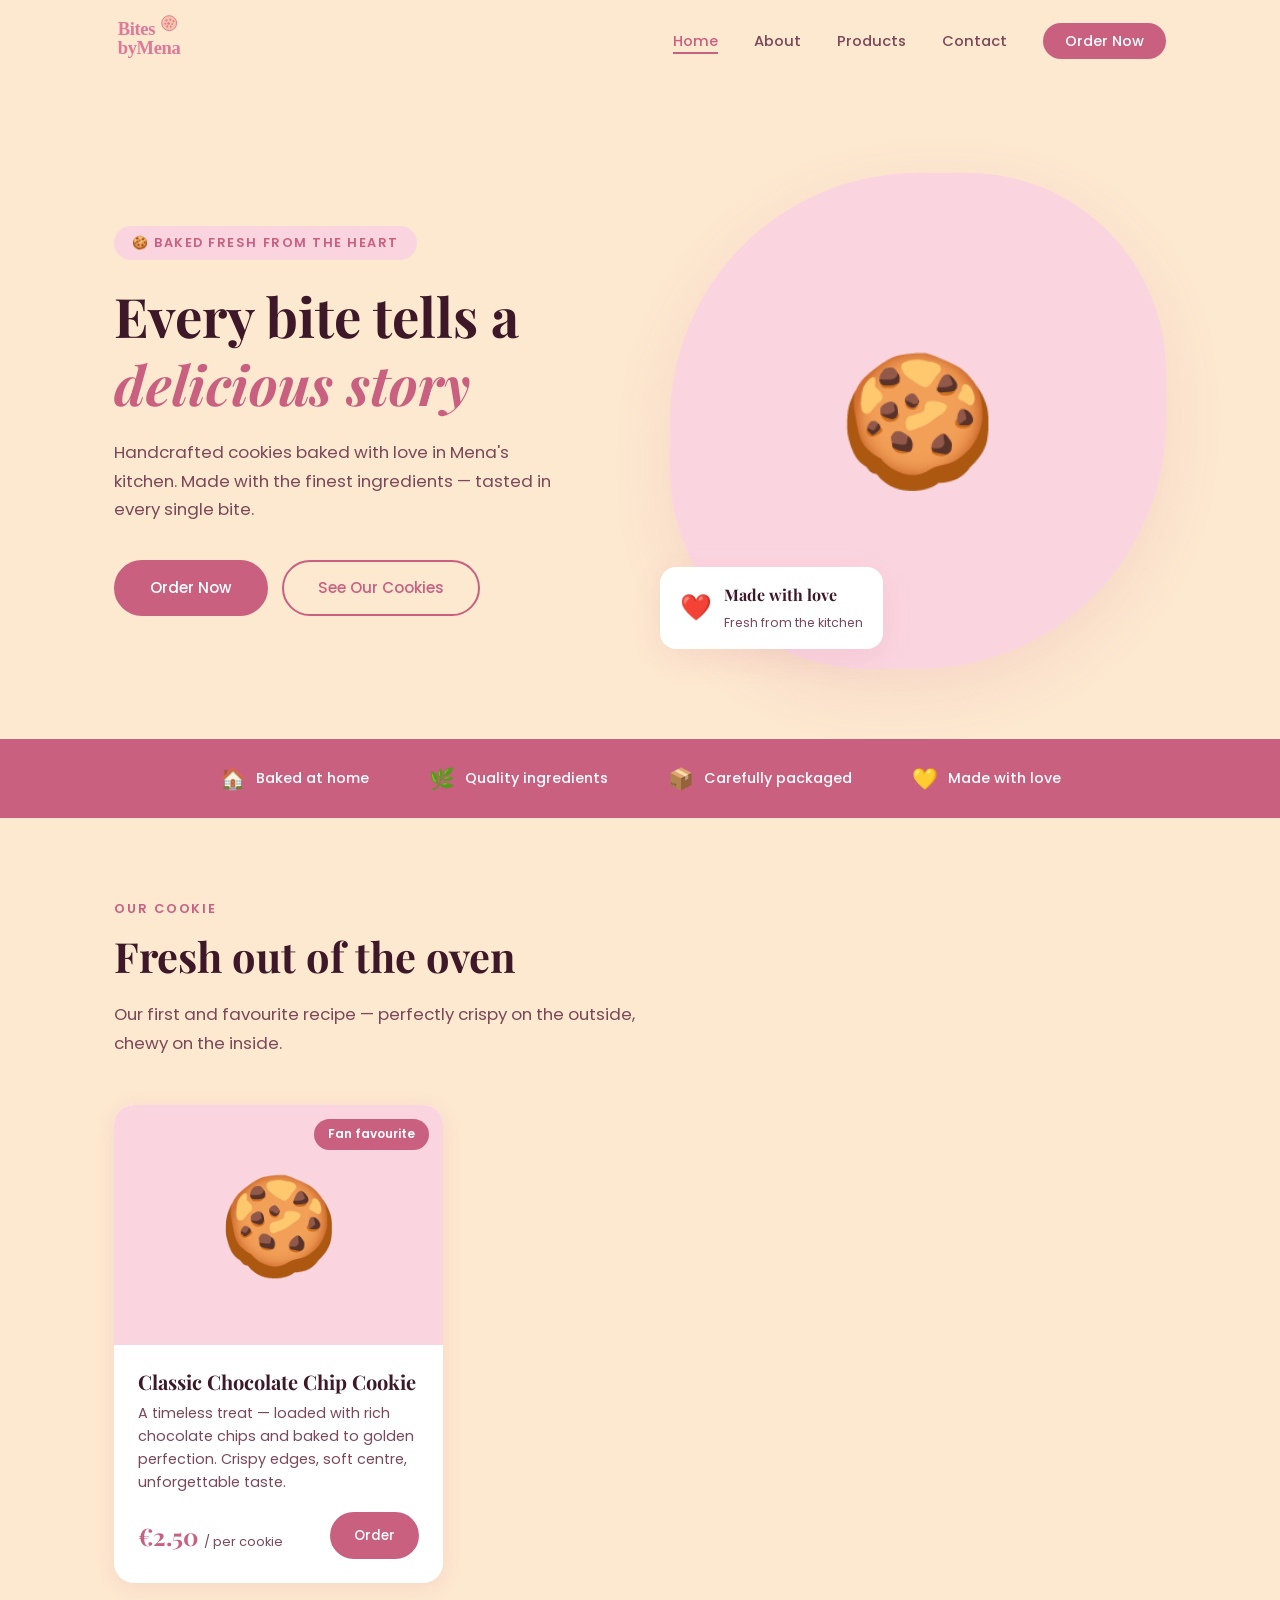
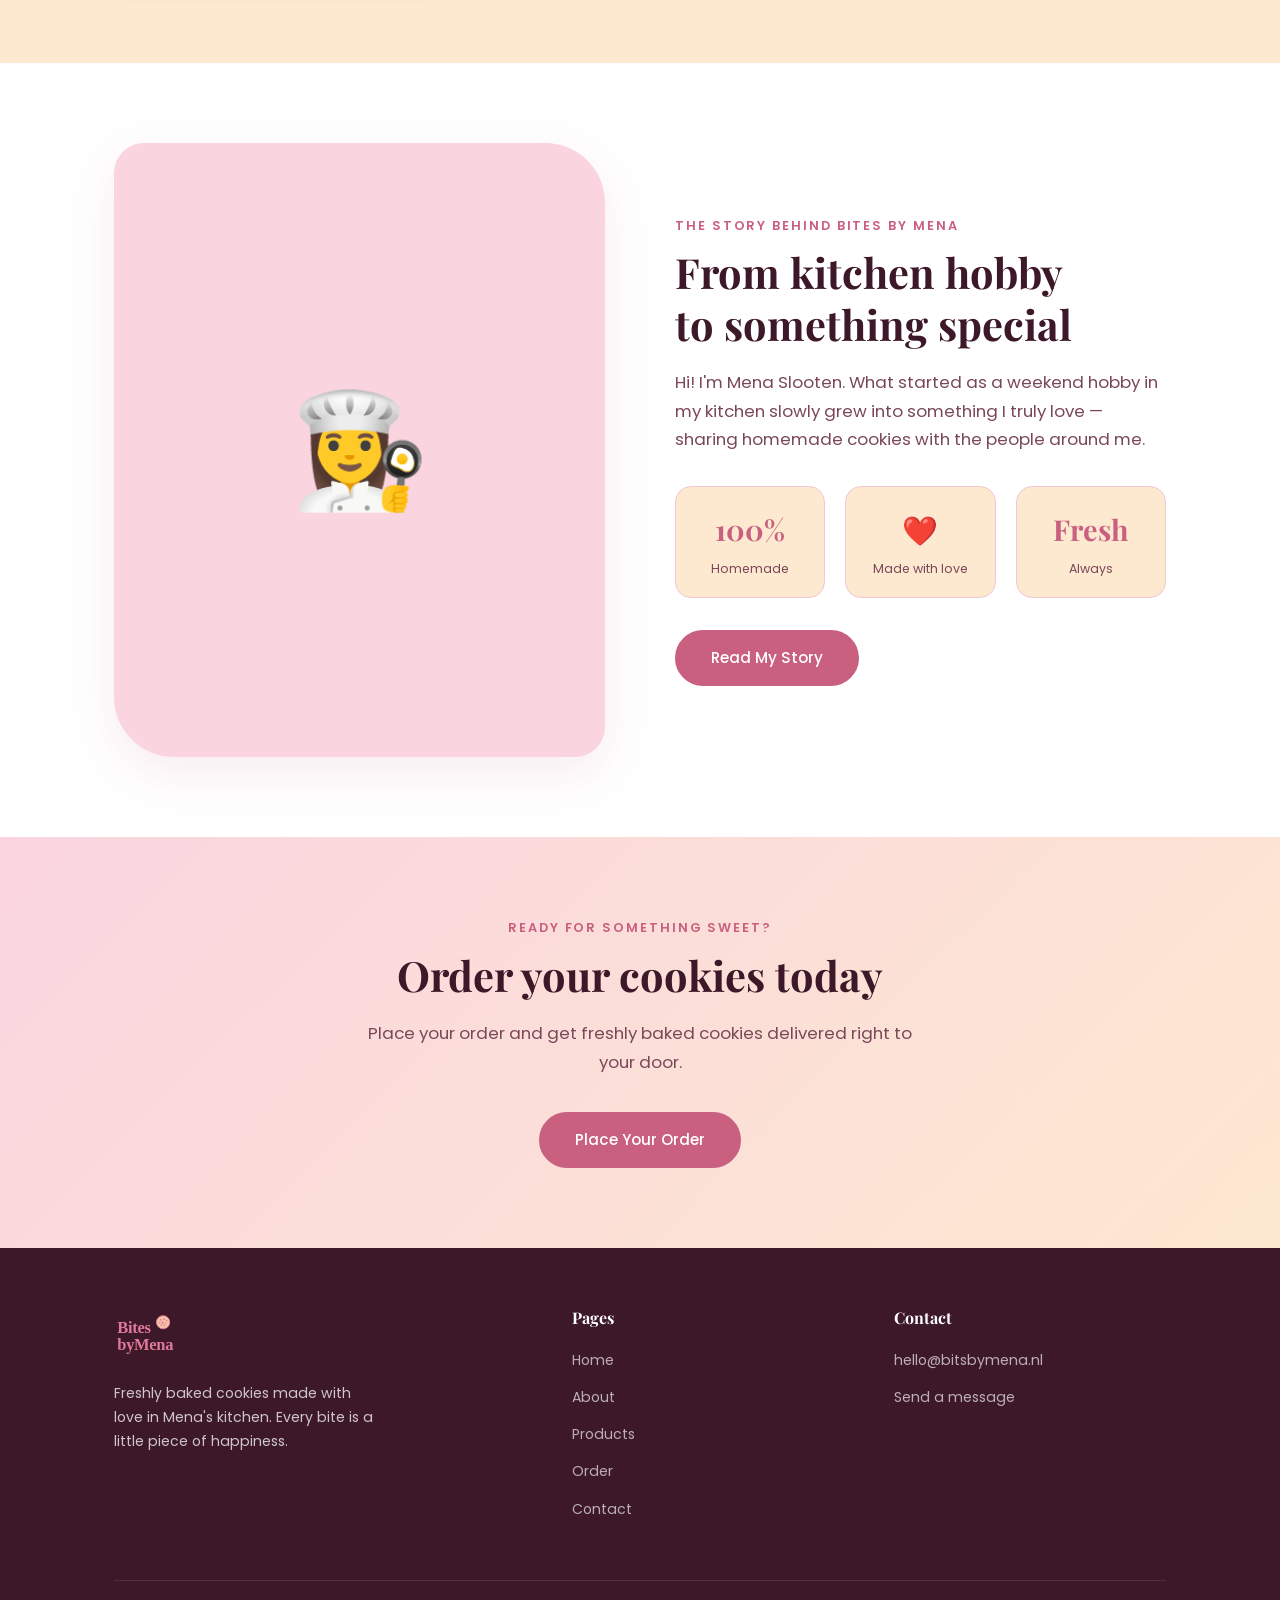
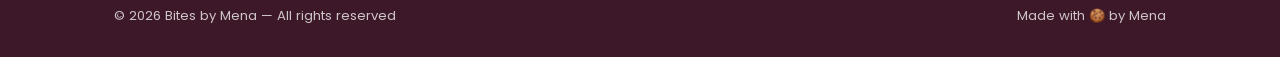
==== index.html @ 61130ba4 "Fix mobile logo clipping and dropdown styling - Widen SVG viewBox so byMena text no longer clips - R" ====
<!DOCTYPE html>
<html lang="en">
<head>
  <meta charset="UTF-8" />
  <meta name="viewport" content="width=device-width, initial-scale=1.0" />
  <title>Bites by Mena — Homemade Cookies</title>
  <link rel="stylesheet" href="styles.css" />
</head>
<body>

  <!-- Navigation -->
  <nav class="navbar">
    <div class="container">
      <a href="index.html" class="nav-logo">
        <img src="logo.svg" alt="Bites by Mena" class="nav-logo-img"
             onerror="this.style.display='none';this.nextElementSibling.style.display='block';" />
        <div class="logo-text" style="display:none;">Bites by Mena<span>Homemade Cookies</span></div>
      </a>
      <ul class="nav-links" id="navLinks">
        <li><a href="index.html" class="active">Home</a></li>
        <li><a href="about.html">About</a></li>
        <li><a href="products.html">Products</a></li>
        <li><a href="contact.html">Contact</a></li>
        <li class="nav-cta"><a href="order.html">Order Now</a></li>
      </ul>
      <button class="nav-hamburger" id="navHamburger" aria-label="Menu">
        <span></span><span></span><span></span>
      </button>
    </div>
  </nav>

  <!-- Hero -->
  <section class="hero">
    <div class="container">
      <div class="hero-content">
        <span class="hero-tag">🍪 Baked fresh from the heart</span>
        <h1>Every bite tells a<br><em>delicious story</em></h1>
        <p class="hero-desc">
          Handcrafted cookies baked with love in Mena's kitchen.
          Made with the finest ingredients — tasted in every single bite.
        </p>
        <div class="hero-btns">
          <a href="order.html" class="btn btn-primary">Order Now</a>
          <a href="products.html" class="btn btn-outline">See Our Cookies</a>
        </div>
      </div>
      <div class="hero-img">
        <div class="img-wrap">🍪</div>
        <div class="hero-badge">
          <span class="badge-icon">❤️</span>
          <div>
            <strong>Made with love</strong>
            <span>Fresh from the kitchen</span>
          </div>
        </div>
      </div>
    </div>
  </section>

  <!-- Strip -->
  <div class="strip">
    <div class="container">
      <div class="strip-item"><span class="icon">🏠</span> Baked at home</div>
      <div class="strip-item"><span class="icon">🌿</span> Quality ingredients</div>
      <div class="strip-item"><span class="icon">📦</span> Carefully packaged</div>
      <div class="strip-item"><span class="icon">💛</span> Made with love</div>
    </div>
  </div>

  <!-- Featured Product -->
  <section class="section">
    <div class="container">
      <span class="section-tag">Our Cookie</span>
      <h2 class="section-title">Fresh out of the oven</h2>
      <p class="section-sub">Our first and favourite recipe — perfectly crispy on the outside, chewy on the inside.</p>

      <div class="product-grid">
        <div class="product-card">
          <div class="product-img">
            🍪
            <span class="product-badge">Fan favourite</span>
          </div>
          <div class="product-info">
            <h3>Classic Chocolate Chip Cookie</h3>
            <p>
              A timeless treat — loaded with rich chocolate chips and baked to golden perfection.
              Crispy edges, soft centre, unforgettable taste.
            </p>
            <div class="product-footer">
              <div class="product-price">€2.50 <span>/ per cookie</span></div>
              <a href="order.html" class="btn btn-primary" style="padding: 10px 22px; font-size: 0.85rem;">Order</a>
            </div>
          </div>
        </div>
      </div>
    </div>
  </section>

  <!-- About Preview -->
  <section class="section section-alt about-preview">
    <div class="container">
      <div class="about-img-wrap">
        <div class="about-img-frame">👩‍🍳</div>
        <div class="about-deco"></div>
      </div>
      <div class="about-content">
        <span class="section-tag">The story behind Bites by Mena</span>
        <h2 class="section-title">From kitchen hobby<br>to something special</h2>
        <p class="section-sub">
          Hi! I'm Mena Slooten. What started as a weekend hobby in my kitchen
          slowly grew into something I truly love — sharing homemade cookies with the people around me.
        </p>

        <div class="about-stats">
          <div class="stat">
            <span class="stat-num">100%</span>
            <span class="stat-label">Homemade</span>
          </div>
          <div class="stat">
            <span class="stat-num">❤️</span>
            <span class="stat-label">Made with love</span>
          </div>
          <div class="stat">
            <span class="stat-num">Fresh</span>
            <span class="stat-label">Always</span>
          </div>
        </div>

        <a href="about.html" class="btn btn-primary">Read My Story</a>
      </div>
    </div>
  </section>

  <!-- CTA -->
  <section class="section" style="text-align: center; background: linear-gradient(135deg, var(--pink-light), var(--bg));">
    <div class="container">
      <span class="section-tag">Ready for something sweet?</span>
      <h2 class="section-title">Order your cookies today</h2>
      <p class="section-sub" style="margin: 0 auto 36px;">
        Place your order and get freshly baked cookies delivered right to your door.
      </p>
      <a href="order.html" class="btn btn-primary">Place Your Order</a>
    </div>
  </section>

  <!-- Footer -->
  <footer class="footer">
    <div class="container">
      <div class="footer-grid">
        <div class="footer-brand">
          <img src="logo.svg" alt="Bites by Mena" class="footer-logo-img" />
          <p>Freshly baked cookies made with love in Mena's kitchen. Every bite is a little piece of happiness.</p>
        </div>
        <div>
          <h4>Pages</h4>
          <ul>
            <li><a href="index.html">Home</a></li>
            <li><a href="about.html">About</a></li>
            <li><a href="products.html">Products</a></li>
            <li><a href="order.html">Order</a></li>
            <li><a href="contact.html">Contact</a></li>
          </ul>
        </div>
        <div>
          <h4>Contact</h4>
          <ul>
            <li><a href="mailto:hello@bitsbymena.nl">hello@bitsbymena.nl</a></li>
            <li><a href="contact.html">Send a message</a></li>
          </ul>
        </div>
      </div>
      <div class="footer-bottom">
        <span>© 2026 Bites by Mena — All rights reserved</span>
        <span>Made with 🍪 by Mena</span>
      </div>
    </div>
  </footer>

  <script>
    const navbar = document.querySelector('.navbar');
    window.addEventListener('scroll', function () {
      navbar.classList.toggle('navbar--scrolled', window.scrollY > 20);
    });

    const hamburger = document.getElementById('navHamburger');
    const navLinks  = document.getElementById('navLinks');
    hamburger.addEventListener('click', () => {
      const isOpen = navLinks.classList.toggle('mobile-open');
      hamburger.classList.toggle('open');
      if (isOpen) navbar.classList.add('navbar--scrolled');
      else if (window.scrollY <= 20) navbar.classList.remove('navbar--scrolled');
    });
    navLinks.querySelectorAll('a').forEach(link =>
      link.addEventListener('click', () => {
        navLinks.classList.remove('mobile-open');
        hamburger.classList.remove('open');
        if (window.scrollY <= 20) navbar.classList.remove('navbar--scrolled');
      })
    );
  </script>

</body>
</html>
---- styles.css ----
/* ===========================
   Bites by Mena — Main Styles
   =========================== */

@import url('https://fonts.googleapis.com/css2?family=Playfair+Display:ital,wght@0,400;0,600;0,700;1,400&family=Poppins:wght@300;400;500;600&display=swap');

:root {
  --bg:          #FDE8D0;   /* warm peach cream — logo background */
  --white:       #FFFFFF;
  --pink-light:  #FAD5E0;   /* very light pink */
  --pink:        #ECA5BC;   /* medium pink */
  --pink-dark:   #E07898;   /* primary logo pink */
  --red:         #C96080;   /* deeper pink — buttons & accents */
  --red-light:   #D97898;
  --text:        #3D1828;
  --text-muted:  #7A4858;
  --border:      #F0C8D5;
  --shadow:      rgba(201, 96, 128, 0.12);
}

* {
  margin: 0;
  padding: 0;
  box-sizing: border-box;
}

html { scroll-behavior: smooth; }

body {
  font-family: 'Poppins', sans-serif;
  background-color: var(--bg);
  color: var(--text);
  line-height: 1.7;
}

/* ── Typography ── */
h1, h2, h3, h4 {
  font-family: 'Playfair Display', serif;
  line-height: 1.25;
}

a {
  color: inherit;
  text-decoration: none;
}

img {
  max-width: 100%;
  display: block;
}

/* ── Utility ── */
.container {
  max-width: 1100px;
  margin: 0 auto;
  padding: 0 24px;
}

.btn {
  display: inline-block;
  padding: 13px 34px;
  border-radius: 50px;
  font-family: 'Poppins', sans-serif;
  font-size: 0.95rem;
  font-weight: 500;
  cursor: pointer;
  transition: all 0.25s ease;
  border: 2px solid transparent;
}

.btn-primary {
  background: var(--red);
  color: var(--white);
  border-color: var(--red);
}

.btn-primary:hover {
  background: var(--red-light);
  border-color: var(--red-light);
  transform: translateY(-2px);
  box-shadow: 0 8px 24px var(--shadow);
}

.btn-outline {
  background: transparent;
  color: var(--red);
  border-color: var(--red);
}

.btn-outline:hover {
  background: var(--red);
  color: var(--white);
  transform: translateY(-2px);
}

.section-tag {
  font-size: 0.8rem;
  font-weight: 600;
  letter-spacing: 0.15em;
  text-transform: uppercase;
  color: var(--red);
  margin-bottom: 10px;
  display: block;
}

.section-title {
  font-size: clamp(1.8rem, 4vw, 2.6rem);
  color: var(--text);
  margin-bottom: 18px;
}

.section-sub {
  color: var(--text-muted);
  font-size: 1.05rem;
  max-width: 560px;
}

/* ── Navigation ── */
.navbar {
  background: transparent;
  position: sticky;
  top: 0;
  z-index: 100;
  border-bottom: 1px solid transparent;
  box-shadow: none;
  transition: background 0.35s ease, border-color 0.35s ease, box-shadow 0.35s ease;
}

.navbar--scrolled {
  background: var(--white);
  border-bottom-color: var(--border);
  box-shadow: 0 2px 16px var(--shadow);
}

.navbar .container {
  display: flex;
  align-items: center;
  justify-content: space-between;
  height: 82px;
}

.nav-logo {
  display: flex;
  align-items: center;
  gap: 10px;
}

.nav-logo-img {
  height: 68px;
  width: auto;
}

/* Fallback text logo (shown if image not available) */
.nav-logo .logo-text {
  font-family: 'Playfair Display', serif;
  font-size: 1.3rem;
  font-weight: 700;
  color: var(--text);
  line-height: 1.1;
}

.nav-logo .logo-text span {
  display: block;
  font-size: 0.65rem;
  font-family: 'Poppins', sans-serif;
  font-weight: 400;
  color: var(--text-muted);
  letter-spacing: 0.1em;
  text-transform: uppercase;
}

.nav-links {
  list-style: none;
  display: flex;
  gap: 36px;
  align-items: center;
}

.nav-links a {
  font-size: 0.92rem;
  font-weight: 500;
  color: var(--text-muted);
  transition: color 0.2s;
  position: relative;
  padding-bottom: 3px;
}

.nav-links a::after {
  content: '';
  position: absolute;
  bottom: 0;
  left: 0;
  width: 0;
  height: 2px;
  background: var(--red);
  transition: width 0.25s ease;
}

.nav-links a:hover,
.nav-links a.active {
  color: var(--red);
}

.nav-links a:hover::after,
.nav-links a.active::after {
  width: 100%;
}

.nav-links .nav-cta a {
  background: var(--red);
  color: var(--white);
  padding: 8px 22px;
  border-radius: 50px;
  font-size: 0.9rem;
}

.nav-links .nav-cta a:hover {
  background: var(--red-light);
  color: var(--white);
}

.nav-links .nav-cta a::after { display: none; }

/* ── Hero ── */
.hero {
  padding: 90px 0 70px;
  overflow: hidden;
}

.hero .container {
  display: grid;
  grid-template-columns: 1fr 1fr;
  gap: 60px;
  align-items: center;
}

.hero-tag {
  display: inline-block;
  background: var(--pink-light);
  color: var(--red);
  font-size: 0.8rem;
  font-weight: 600;
  letter-spacing: 0.12em;
  text-transform: uppercase;
  padding: 6px 18px;
  border-radius: 50px;
  margin-bottom: 22px;
}

.hero h1 {
  font-size: clamp(2.2rem, 5vw, 3.4rem);
  color: var(--text);
  margin-bottom: 20px;
}

.hero h1 em {
  font-style: italic;
  color: var(--red);
}

.hero-desc {
  color: var(--text-muted);
  font-size: 1.05rem;
  margin-bottom: 36px;
  max-width: 460px;
}

.hero-btns {
  display: flex;
  gap: 14px;
  flex-wrap: wrap;
}

.hero-img {
  position: relative;
}

.hero-img .img-wrap {
  width: 100%;
  aspect-ratio: 1;
  border-radius: 50% 40% 50% 40%;
  background: var(--pink-light);
  display: flex;
  align-items: center;
  justify-content: center;
  font-size: 8rem;
  overflow: hidden;
  box-shadow: 0 20px 60px var(--shadow);
}

.hero-badge {
  position: absolute;
  bottom: 20px;
  left: -10px;
  background: var(--white);
  border-radius: 16px;
  padding: 14px 20px;
  box-shadow: 0 8px 30px var(--shadow);
  display: flex;
  align-items: center;
  gap: 12px;
}

.hero-badge .badge-icon { font-size: 1.6rem; }
.hero-badge strong {
  font-family: 'Playfair Display', serif;
  font-size: 1rem;
  color: var(--text);
  display: block;
}
.hero-badge span {
  font-size: 0.78rem;
  color: var(--text-muted);
}

/* ── Strip / Features ── */
.strip {
  background: var(--red);
  padding: 22px 0;
}

.strip .container {
  display: flex;
  justify-content: center;
  gap: 60px;
  flex-wrap: wrap;
}

.strip-item {
  display: flex;
  align-items: center;
  gap: 10px;
  color: var(--white);
  font-size: 0.9rem;
  font-weight: 500;
}

.strip-item .icon { font-size: 1.3rem; }

/* ── Section spacing ── */
.section { padding: 80px 0; }
.section-alt { background: var(--white); }
.section-center { text-align: center; }
.section-center .section-sub { margin: 0 auto; }

/* ── Product Card ── */
.product-grid {
  display: grid;
  grid-template-columns: repeat(auto-fill, minmax(300px, 1fr));
  gap: 32px;
  margin-top: 48px;
}

.product-card {
  background: var(--white);
  border-radius: 20px;
  overflow: hidden;
  box-shadow: 0 4px 20px var(--shadow);
  transition: transform 0.3s ease, box-shadow 0.3s ease;
}

.product-card:hover {
  transform: translateY(-6px);
  box-shadow: 0 16px 40px var(--shadow);
}

.product-img {
  height: 240px;
  background: var(--pink-light);
  display: flex;
  align-items: center;
  justify-content: center;
  font-size: 6rem;
  position: relative;
}

.product-badge {
  position: absolute;
  top: 14px;
  right: 14px;
  background: var(--red);
  color: var(--white);
  font-size: 0.75rem;
  font-weight: 600;
  padding: 5px 14px;
  border-radius: 50px;
}

.product-info {
  padding: 24px;
}

.product-info h3 {
  font-size: 1.25rem;
  margin-bottom: 8px;
  color: var(--text);
}

.product-info p {
  color: var(--text-muted);
  font-size: 0.9rem;
  margin-bottom: 18px;
  line-height: 1.6;
}

.product-footer {
  display: flex;
  align-items: center;
  justify-content: space-between;
}

.product-price {
  font-family: 'Playfair Display', serif;
  font-size: 1.5rem;
  color: var(--red);
  font-weight: 700;
}

.product-price span {
  font-size: 0.8rem;
  font-family: 'Poppins', sans-serif;
  font-weight: 400;
  color: var(--text-muted);
}

/* ── About Preview ── */
.about-preview .container {
  display: grid;
  grid-template-columns: 1fr 1fr;
  gap: 70px;
  align-items: center;
}

.about-img-wrap {
  position: relative;
}

.about-img-frame {
  width: 100%;
  aspect-ratio: 4/5;
  background: var(--pink-light);
  border-radius: 30px 60px 30px 60px;
  display: flex;
  align-items: center;
  justify-content: center;
  font-size: 7rem;
  box-shadow: 0 16px 50px var(--shadow);
}

.about-deco {
  position: absolute;
  width: 140px;
  height: 140px;
  background: var(--pink);
  border-radius: 30px;
  top: -20px;
  right: -20px;
  z-index: -1;
  opacity: 0.5;
}

.about-content .section-sub { margin-bottom: 24px; }

.about-stats {
  display: grid;
  grid-template-columns: repeat(3, 1fr);
  gap: 20px;
  margin: 32px 0;
}

.stat {
  text-align: center;
  padding: 18px;
  background: var(--bg);
  border-radius: 16px;
  border: 1px solid var(--border);
}

.stat-num {
  font-family: 'Playfair Display', serif;
  font-size: 1.8rem;
  color: var(--red);
  font-weight: 700;
  display: block;
}

.stat-label {
  font-size: 0.78rem;
  color: var(--text-muted);
  margin-top: 4px;
  display: block;
}

/* ── Order / Form ── */
.order-grid {
  display: grid;
  grid-template-columns: 1fr 1.2fr;
  gap: 50px;
  align-items: start;
  margin-top: 50px;
}

.order-info {
  background: var(--red);
  color: var(--white);
  border-radius: 24px;
  padding: 40px 36px;
}

.order-info h3 {
  font-size: 1.6rem;
  margin-bottom: 14px;
  color: var(--white);
}

.order-info p {
  opacity: 0.85;
  font-size: 0.95rem;
  margin-bottom: 28px;
}

.order-details {
  list-style: none;
  display: flex;
  flex-direction: column;
  gap: 14px;
}

.order-details li {
  display: flex;
  align-items: center;
  gap: 12px;
  font-size: 0.9rem;
  opacity: 0.9;
}

.order-details .di { font-size: 1.2rem; }

.order-form-wrap {
  background: var(--white);
  border-radius: 24px;
  padding: 40px 36px;
  box-shadow: 0 8px 40px var(--shadow);
}

.order-form-wrap h3 {
  font-size: 1.5rem;
  margin-bottom: 28px;
  color: var(--text);
}

.form-row {
  display: grid;
  grid-template-columns: 1fr 1fr;
  gap: 18px;
}

.form-group {
  margin-bottom: 20px;
}

.form-group label {
  display: block;
  font-size: 0.85rem;
  font-weight: 600;
  color: var(--text);
  margin-bottom: 7px;
}

.form-group input,
.form-group select,
.form-group textarea {
  width: 100%;
  padding: 13px 16px;
  border: 1.5px solid var(--border);
  border-radius: 12px;
  font-family: 'Poppins', sans-serif;
  font-size: 0.9rem;
  color: var(--text);
  background: var(--bg);
  transition: border-color 0.2s, box-shadow 0.2s;
  outline: none;
}

.form-group input:focus,
.form-group select:focus,
.form-group textarea:focus {
  border-color: var(--red);
  box-shadow: 0 0 0 3px rgba(201, 73, 94, 0.1);
}

.form-group textarea {
  resize: vertical;
  min-height: 100px;
}

.form-product {
  background: var(--pink-light);
  border-radius: 16px;
  padding: 18px;
  display: flex;
  align-items: center;
  gap: 16px;
  margin-bottom: 22px;
}

.form-product .fp-icon { font-size: 2.5rem; }

.form-product .fp-info strong {
  display: block;
  font-size: 0.95rem;
  color: var(--text);
}

.form-product .fp-info span {
  font-size: 0.82rem;
  color: var(--text-muted);
}

.form-submit-note {
  font-size: 0.78rem;
  color: var(--text-muted);
  text-align: center;
  margin-top: 12px;
}

/* ── Contact ── */
.contact-grid {
  display: grid;
  grid-template-columns: 1fr 1.4fr;
  gap: 50px;
  margin-top: 50px;
}

.contact-card {
  background: var(--white);
  border-radius: 20px;
  padding: 28px;
  display: flex;
  align-items: flex-start;
  gap: 18px;
  box-shadow: 0 4px 20px var(--shadow);
  margin-bottom: 20px;
  transition: transform 0.2s;
}

.contact-card:hover { transform: translateY(-3px); }

.contact-card .cc-icon {
  width: 50px;
  height: 50px;
  min-width: 50px;
  background: var(--pink-light);
  border-radius: 14px;
  display: flex;
  align-items: center;
  justify-content: center;
  font-size: 1.4rem;
}

.contact-card h4 {
  font-size: 1rem;
  margin-bottom: 4px;
  color: var(--text);
}

.contact-card p, .contact-card a {
  font-size: 0.88rem;
  color: var(--text-muted);
  transition: color 0.2s;
}

.contact-card a:hover { color: var(--red); }

.contact-form {
  background: var(--white);
  border-radius: 24px;
  padding: 40px 36px;
  box-shadow: 0 8px 40px var(--shadow);
}

.contact-form h3 {
  font-size: 1.5rem;
  margin-bottom: 28px;
}

/* ── Full page about ── */
.about-hero {
  padding: 80px 0 60px;
  background: linear-gradient(135deg, var(--pink-light) 0%, var(--bg) 60%);
  text-align: center;
}

.about-hero h1 { margin-bottom: 16px; }
.about-hero p {
  color: var(--text-muted);
  max-width: 600px;
  margin: 0 auto;
  font-size: 1.05rem;
}

.story-section {
  padding: 80px 0;
}

.story-grid {
  display: grid;
  grid-template-columns: 1fr 1fr;
  gap: 70px;
  align-items: center;
  margin-bottom: 70px;
}

.story-grid.reverse { direction: rtl; }
.story-grid.reverse > * { direction: ltr; }

.story-text .section-tag { margin-bottom: 10px; }
.story-text h2 { font-size: 1.9rem; margin-bottom: 16px; }
.story-text p {
  color: var(--text-muted);
  margin-bottom: 14px;
  font-size: 0.97rem;
}

.story-img {
  aspect-ratio: 4/3;
  background: var(--pink-light);
  border-radius: 24px;
  display: flex;
  align-items: center;
  justify-content: center;
  font-size: 7rem;
  box-shadow: 0 10px 40px var(--shadow);
}

.values-section {
  background: var(--white);
  padding: 80px 0;
}

.values-grid {
  display: grid;
  grid-template-columns: repeat(3, 1fr);
  gap: 28px;
  margin-top: 48px;
}

.value-card {
  text-align: center;
  padding: 36px 24px;
  background: var(--bg);
  border-radius: 20px;
  border: 1px solid var(--border);
  transition: transform 0.25s;
}

.value-card:hover { transform: translateY(-5px); }

.value-icon {
  font-size: 2.4rem;
  margin-bottom: 16px;
  display: block;
}

.value-card h3 { font-size: 1.1rem; margin-bottom: 10px; }
.value-card p { font-size: 0.88rem; color: var(--text-muted); }

/* ── Footer ── */
.footer-logo-img {
  height: 60px;
  width: auto;
  margin-bottom: 14px;
}

.footer {
  background: var(--text);
  color: rgba(255,255,255,0.75);
  padding: 60px 0 30px;
}

.footer-grid {
  display: grid;
  grid-template-columns: 1.5fr 1fr 1fr;
  gap: 50px;
  margin-bottom: 48px;
}

.footer-brand .logo-text {
  color: var(--white);
  font-family: 'Playfair Display', serif;
  font-size: 1.4rem;
  font-weight: 700;
  display: block;
  margin-bottom: 6px;
}

.footer-brand .logo-text span {
  font-size: 0.7rem;
  font-family: 'Poppins', sans-serif;
  font-weight: 400;
  letter-spacing: 0.1em;
  text-transform: uppercase;
  opacity: 0.6;
  display: block;
}

.footer-brand p {
  margin-top: 14px;
  font-size: 0.88rem;
  line-height: 1.7;
  max-width: 260px;
}

.footer h4 {
  font-family: 'Playfair Display', serif;
  font-size: 1rem;
  color: var(--white);
  margin-bottom: 18px;
}

.footer ul { list-style: none; }
.footer ul li { margin-bottom: 10px; }
.footer ul a {
  font-size: 0.88rem;
  color: rgba(255,255,255,0.65);
  transition: color 0.2s;
}
.footer ul a:hover { color: var(--pink); }

.footer-bottom {
  border-top: 1px solid rgba(255,255,255,0.1);
  padding-top: 24px;
  display: flex;
  align-items: center;
  justify-content: space-between;
  font-size: 0.82rem;
}

/* ── Page header ── */
.page-header {
  background: linear-gradient(135deg, var(--pink-light) 0%, var(--bg) 70%);
  padding: 70px 0 55px;
  text-align: center;
}

.page-header h1 { margin-bottom: 14px; }
.page-header p { color: var(--text-muted); font-size: 1.05rem; }

/* ── Success message ── */
.form-success {
  display: none;
  background: #d4edda;
  color: #155724;
  border: 1px solid #c3e6cb;
  border-radius: 12px;
  padding: 16px 20px;
  margin-top: 16px;
  font-size: 0.9rem;
  text-align: center;
}

/* ── Hamburger button (hidden on desktop) ── */
.nav-hamburger {
  display: none;
  flex-direction: column;
  justify-content: center;
  gap: 5px;
  background: none;
  border: none;
  cursor: pointer;
  padding: 6px;
  border-radius: 8px;
}

.nav-hamburger span {
  display: block;
  width: 24px;
  height: 2.5px;
  background: var(--text);
  border-radius: 2px;
  transition: transform 0.3s ease, opacity 0.3s ease;
}

.nav-hamburger.open span:nth-child(1) { transform: translateY(7.5px) rotate(45deg); }
.nav-hamburger.open span:nth-child(2) { opacity: 0; }
.nav-hamburger.open span:nth-child(3) { transform: translateY(-7.5px) rotate(-45deg); }

/* ── Responsive ── */
@media (max-width: 768px) {

  /* — Hamburger & dropdown menu — */
  .nav-hamburger { display: flex; }

  .navbar .container { flex-wrap: wrap; }

  .nav-links {
    display: none;
    width: 100%;
    flex-direction: column;
    gap: 0;
    border-top: 1px solid var(--border);
    padding: 8px 0 18px;
  }

  .nav-links.mobile-open { display: flex; }

  .nav-links li {
    padding: 13px 0;
    border-bottom: 1px solid var(--border);
  }

  .nav-links li:last-child { border-bottom: none; }

  .nav-links a { font-size: 1rem; color: var(--text); }

  .nav-links .nav-cta { margin-top: 6px; }
  .nav-links .nav-cta a {
    background: none;
    color: var(--red);
    padding: 0;
    border-radius: 0;
    font-weight: 600;
  }

  /* — Logo on mobile — */
  .nav-logo-img { height: 56px; }

  /* — Hero: bigger cookie, smaller badge — */
  .hero-img .img-wrap { font-size: 11rem; }

  .hero-badge {
    padding: 9px 13px;
    gap: 8px;
    bottom: 12px;
    left: -4px;
    border-radius: 12px;
  }

  .hero-badge .badge-icon { font-size: 1.1rem; }

  .hero-badge strong { font-size: 0.82rem; }

  .hero-badge span { font-size: 0.68rem; }

  /* — Layout resets — */
  .hero .container,
  .about-preview .container,
  .order-grid,
  .contact-grid,
  .story-grid,
  .footer-grid {
    grid-template-columns: 1fr;
    gap: 40px;
  }

  .story-grid.reverse { direction: ltr; }

  .hero-img { max-width: 320px; margin: 0 auto; }

  .form-row { grid-template-columns: 1fr; }

  .values-grid { grid-template-columns: 1fr; }

  .about-stats { grid-template-columns: repeat(3, 1fr); }

  .footer-bottom { flex-direction: column; gap: 8px; text-align: center; }

  .strip .container { gap: 28px; }
}
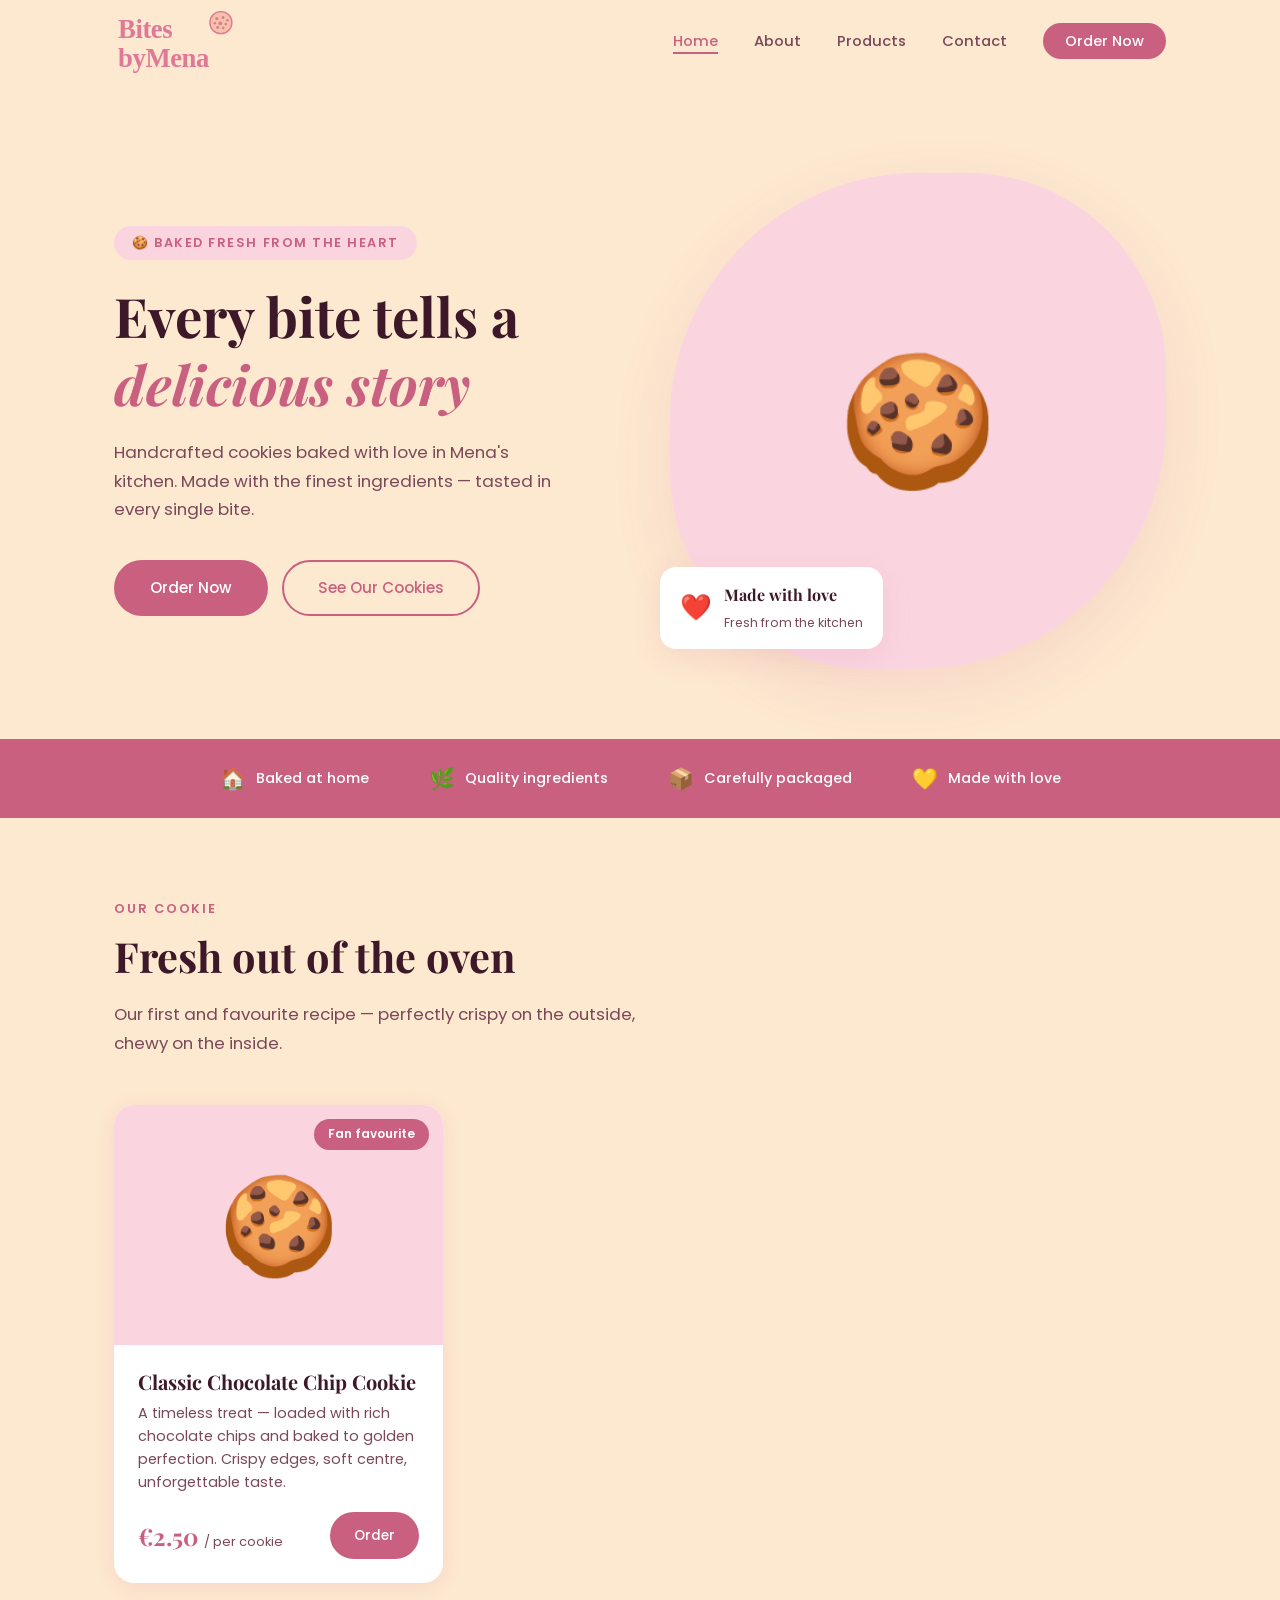
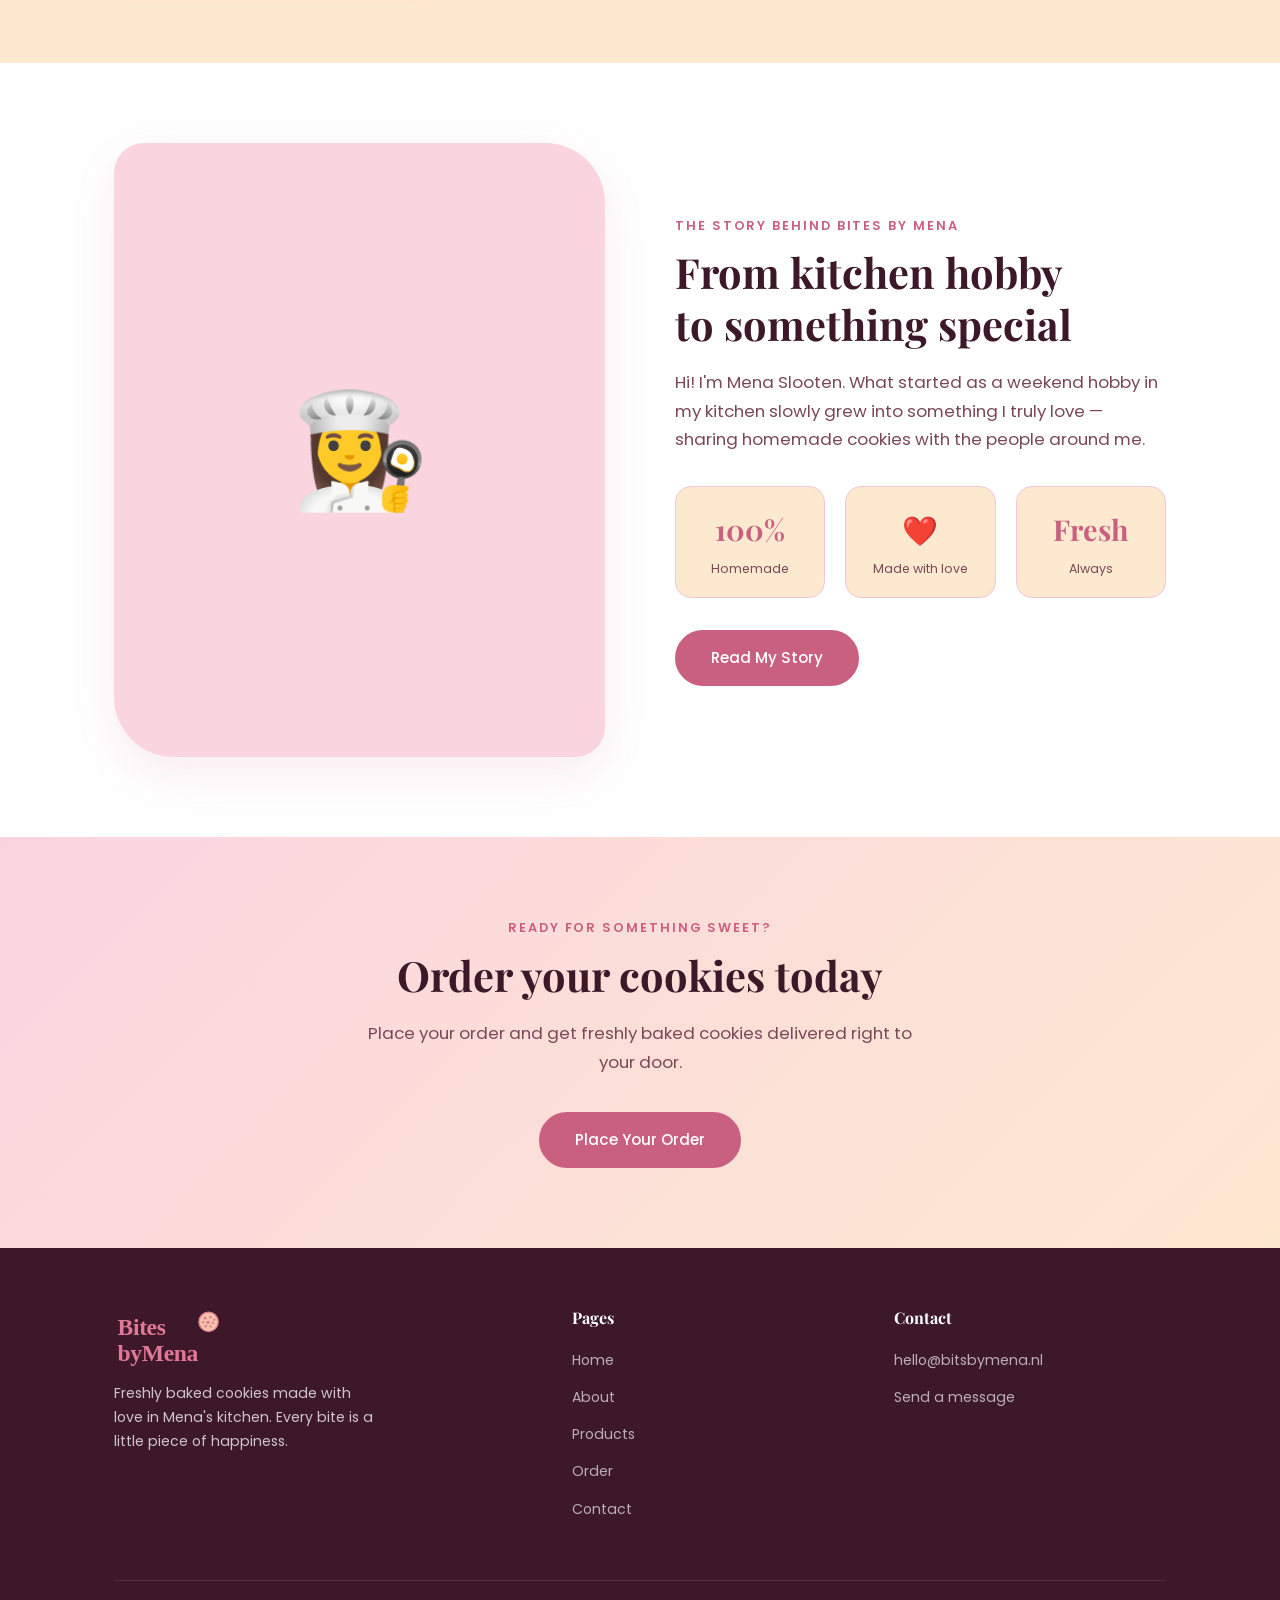
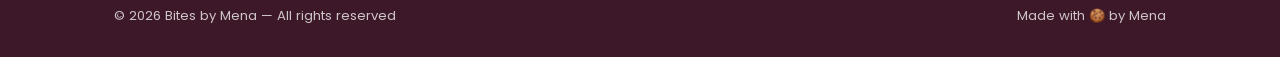
==== commit 7b2666e4: "Fix products not showing after dashboard update - index.html: featured product section now loads fro" ====
--- a/index.html
+++ b/index.html
@@ -74,25 +74,7 @@
       <h2 class="section-title">Fresh out of the oven</h2>
       <p class="section-sub">Our first and favourite recipe — perfectly crispy on the outside, chewy on the inside.</p>
 
-      <div class="product-grid">
-        <div class="product-card">
-          <div class="product-img">
-            🍪
-            <span class="product-badge">Fan favourite</span>
-          </div>
-          <div class="product-info">
-            <h3>Classic Chocolate Chip Cookie</h3>
-            <p>
-              A timeless treat — loaded with rich chocolate chips and baked to golden perfection.
-              Crispy edges, soft centre, unforgettable taste.
-            </p>
-            <div class="product-footer">
-              <div class="product-price">€2.50 <span>/ per cookie</span></div>
-              <a href="order.html" class="btn btn-primary" style="padding: 10px 22px; font-size: 0.85rem;">Order</a>
-            </div>
-          </div>
-        </div>
-      </div>
+      <div class="product-grid" id="homeFeatured"></div>
     </div>
   </section>
 
@@ -177,6 +159,38 @@
   </footer>
 
   <script>
+    // ── Featured products from dashboard ──
+    const HOME_DEFAULT = [{
+      name: 'Classic Chocolate Chip Cookie', price: '2.50', unit: 'per cookie',
+      description: 'A timeless treat — loaded with rich chocolate chips and baked to golden perfection. Crispy edges, soft centre, unforgettable taste.',
+      badge: 'Fan favourite', image: '', available: true
+    }];
+
+    function renderHomeFeatured() {
+      let stored = [];
+      try { stored = JSON.parse(localStorage.getItem('bbm_products')) || []; } catch {}
+      const list = (stored.length ? stored : HOME_DEFAULT).filter(p => p.available);
+      document.getElementById('homeFeatured').innerHTML = list.map(p => `
+        <div class="product-card">
+          <div class="product-img" style="${p.image ? 'padding:0;overflow:hidden;' : ''}">
+            ${p.image ? `<img src="${p.image}" alt="${p.name}" style="width:100%;height:100%;object-fit:cover;" />` : '🍪'}
+            ${p.badge ? `<span class="product-badge">${p.badge}</span>` : ''}
+          </div>
+          <div class="product-info">
+            <h3>${p.name}</h3>
+            <p>${p.description}</p>
+            <div class="product-footer">
+              <div class="product-price">€${parseFloat(p.price).toFixed(2)} <span>${p.unit ? '/ ' + p.unit : ''}</span></div>
+              <a href="order.html" class="btn btn-primary" style="padding:10px 22px;font-size:0.85rem;">Order</a>
+            </div>
+          </div>
+        </div>`).join('');
+    }
+
+    renderHomeFeatured();
+    document.addEventListener('visibilitychange', () => { if (!document.hidden) renderHomeFeatured(); });
+
+    // ── Navbar ──
     const navbar = document.querySelector('.navbar');
     window.addEventListener('scroll', function () {
       navbar.classList.toggle('navbar--scrolled', window.scrollY > 20);
--- a/styles.css
+++ b/styles.css
@@ -893,6 +893,8 @@
 
   .navbar .container { flex-wrap: wrap; }
 
+  .navbar .container { height: auto; min-height: 82px; }
+
   .nav-links {
     display: none;
     width: 100%;
@@ -902,7 +904,10 @@
     padding: 8px 0 18px;
   }
 
-  .nav-links.mobile-open { display: flex; }
+  .nav-links.mobile-open {
+    display: flex;
+    background: var(--white);
+  }
 
   .nav-links li {
     padding: 13px 0;
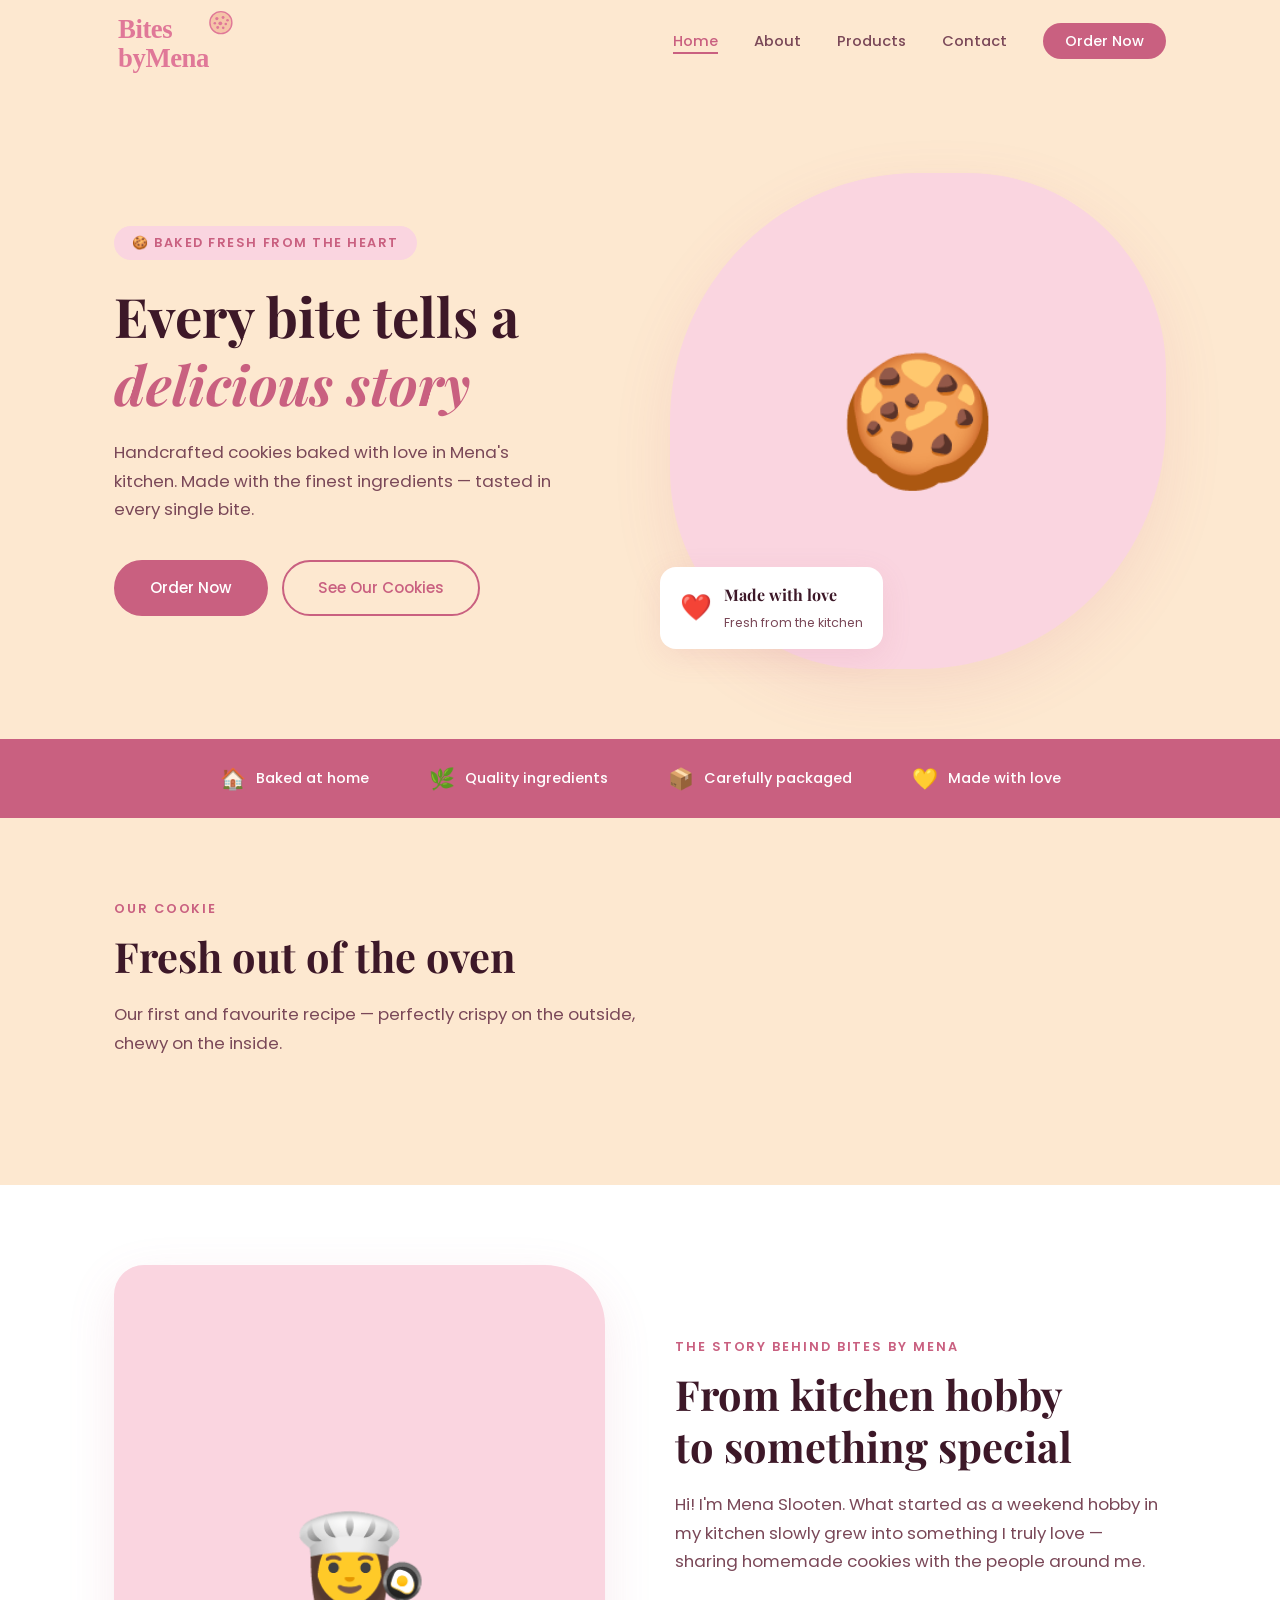
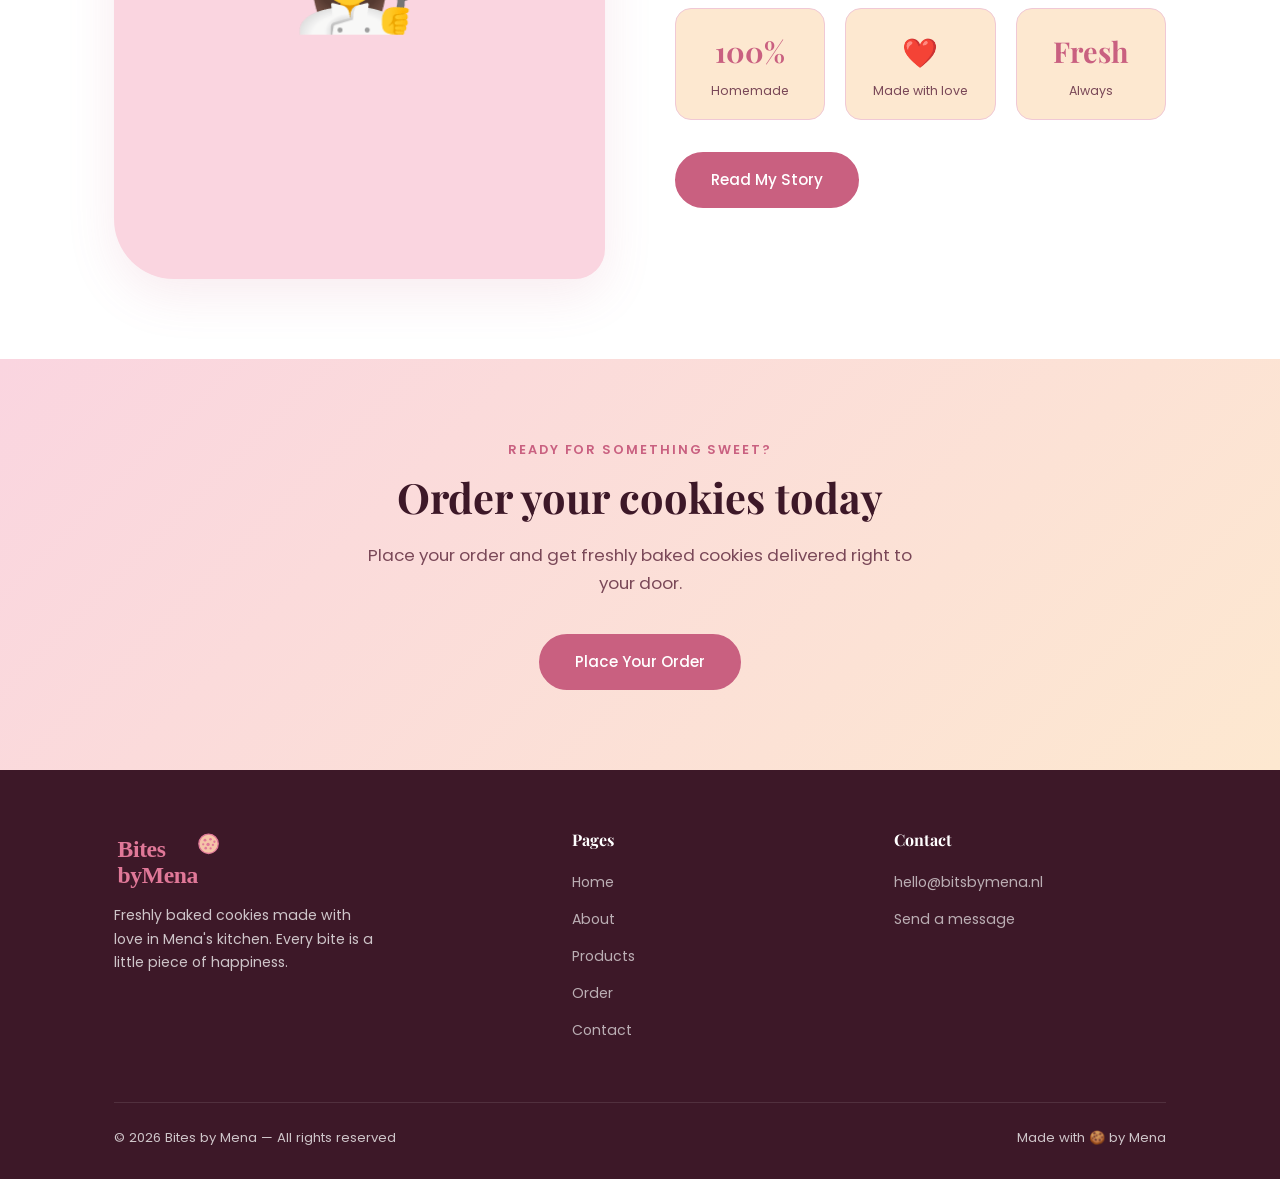
==== commit 78739e07: "Remove Firebase, use localStorage only via same-domain dashboard Dashboard at /dashboard/ and the we" ====
--- a/index.html
+++ b/index.html
@@ -160,16 +160,10 @@
 
   <script>
     // ── Featured products from dashboard ──
-    const HOME_DEFAULT = [{
-      name: 'Classic Chocolate Chip Cookie', price: '2.50', unit: 'per cookie',
-      description: 'A timeless treat — loaded with rich chocolate chips and baked to golden perfection. Crispy edges, soft centre, unforgettable taste.',
-      badge: 'Fan favourite', image: '', available: true
-    }];
-
     function renderHomeFeatured() {
       let stored = [];
       try { stored = JSON.parse(localStorage.getItem('bbm_products')) || []; } catch {}
-      const list = (stored.length ? stored : HOME_DEFAULT).filter(p => p.available);
+      const list = stored.filter(p => p.available);
       document.getElementById('homeFeatured').innerHTML = list.map(p => `
         <div class="product-card">
           <div class="product-img" style="${p.image ? 'padding:0;overflow:hidden;' : ''}">
@@ -181,7 +175,7 @@
             <p>${p.description}</p>
             <div class="product-footer">
               <div class="product-price">€${parseFloat(p.price).toFixed(2)} <span>${p.unit ? '/ ' + p.unit : ''}</span></div>
-              <a href="order.html" class="btn btn-primary" style="padding:10px 22px;font-size:0.85rem;">Order</a>
+              <a href="order.html?id=${p.id}" class="btn btn-primary" style="padding:10px 22px;font-size:0.85rem;">Order</a>
             </div>
           </div>
         </div>`).join('');
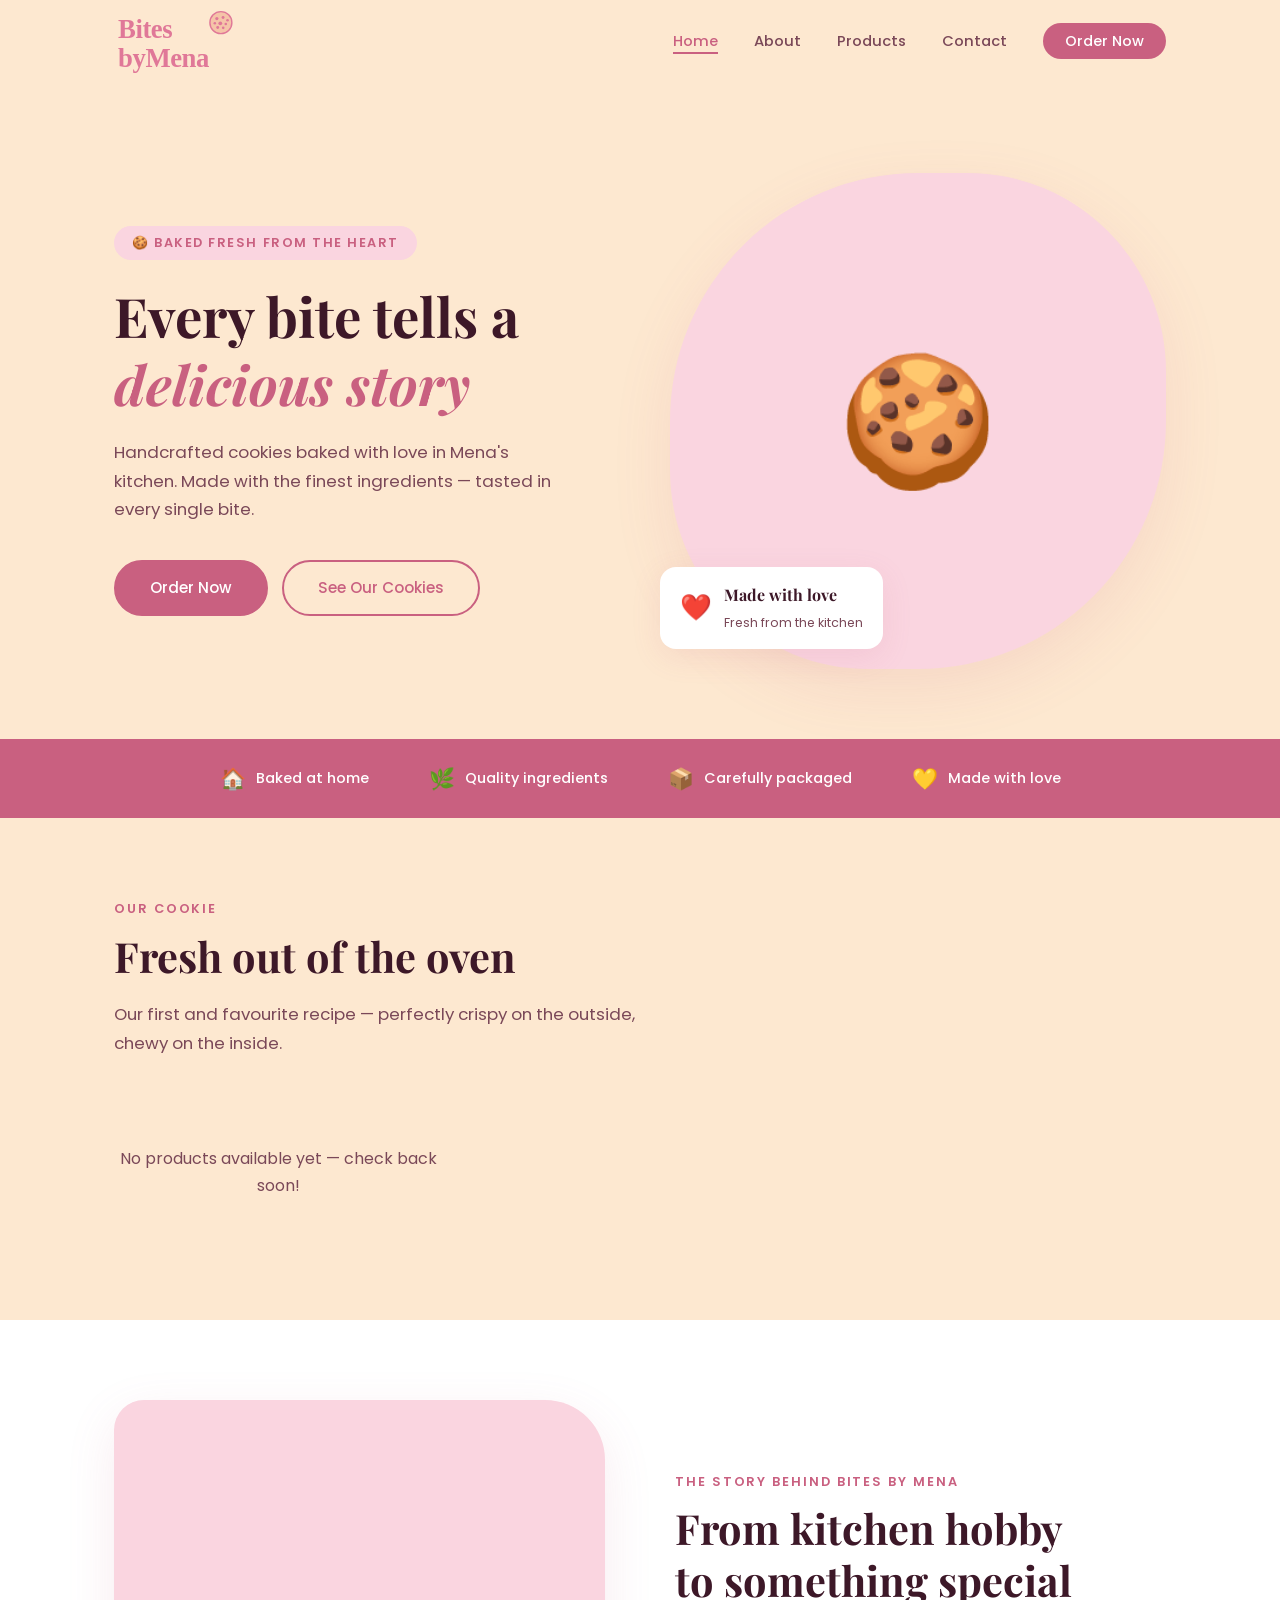
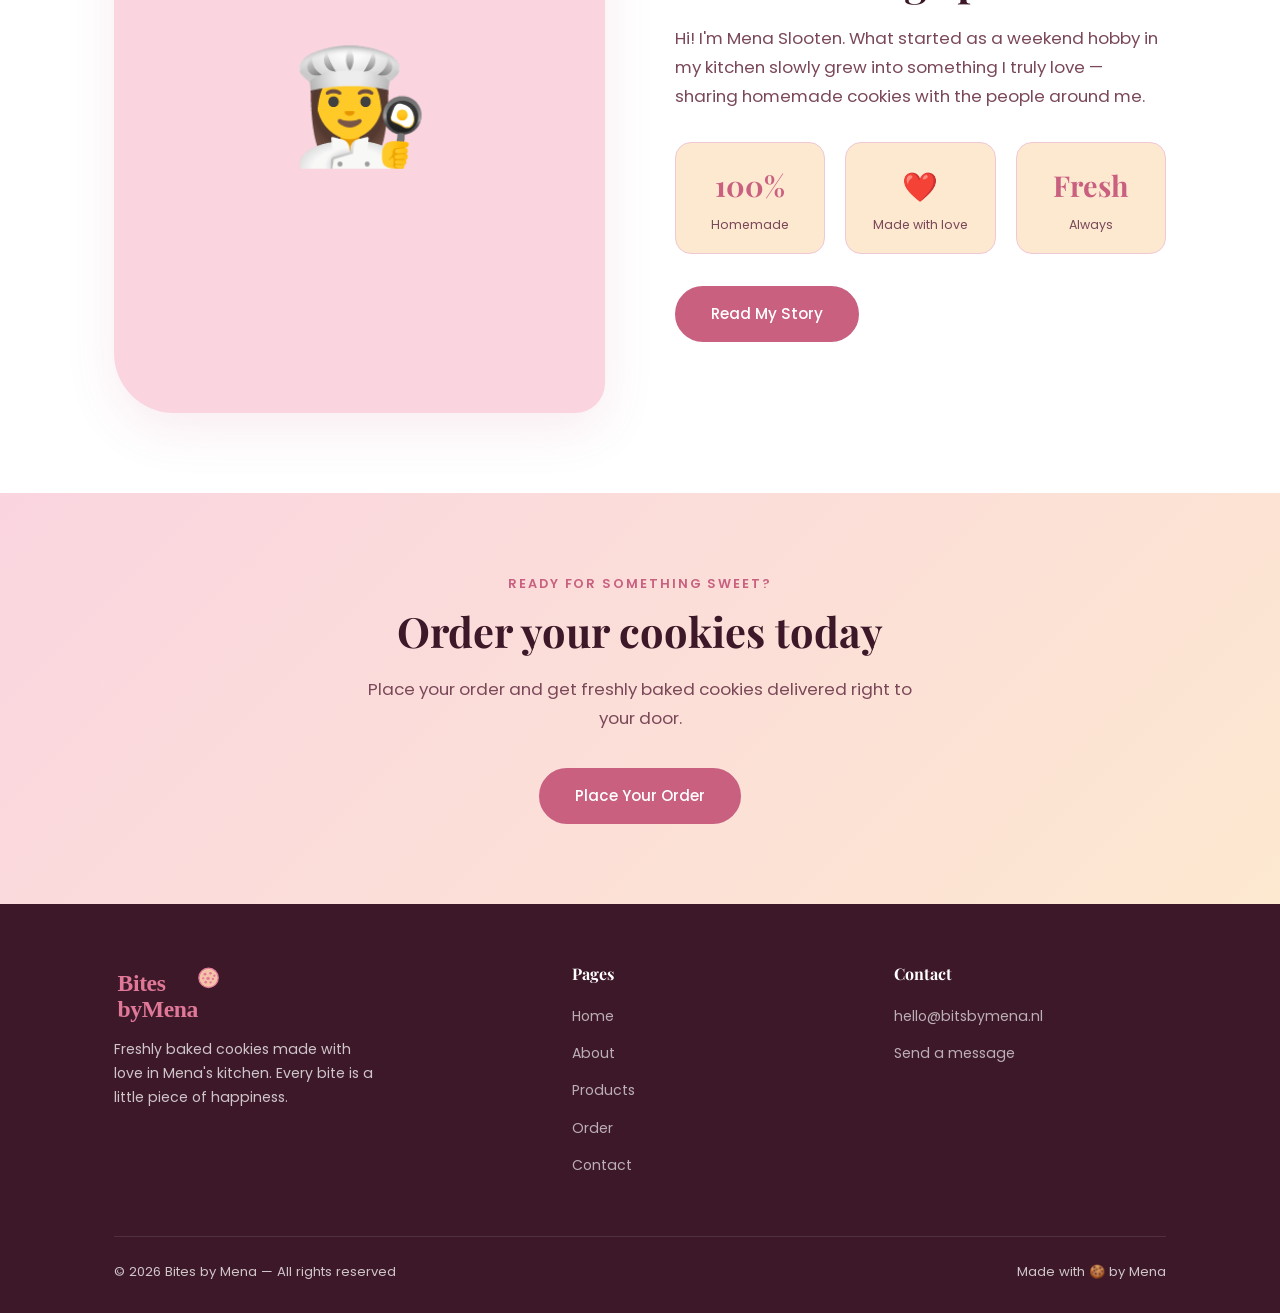
==== commit 123562f6: "Add Firebase sync so dashboard products show on website Products are now loaded from Firebase Realti" ====
--- a/index.html
+++ b/index.html
@@ -159,12 +159,23 @@
   </footer>
 
   <script>
-    // ── Featured products from dashboard ──
-    function renderHomeFeatured() {
+    const FIREBASE_URL = 'https://bites-by-mena-default-rtdb.europe-west1.firebasedatabase.app';
+
+    // ── Featured products from Firebase / localStorage ──
+    async function renderHomeFeatured() {
       let stored = [];
-      try { stored = JSON.parse(localStorage.getItem('bbm_products')) || []; } catch {}
+      try {
+        const res = await fetch(`${FIREBASE_URL}/bbm_products.json`);
+        if (res.ok) {
+          const data = await res.json();
+          if (Array.isArray(data) && data.length) stored = data;
+        }
+      } catch {}
+      if (!stored.length) {
+        try { stored = JSON.parse(localStorage.getItem('bbm_products')) || []; } catch {}
+      }
       const list = stored.filter(p => p.available);
-      document.getElementById('homeFeatured').innerHTML = list.map(p => `
+      document.getElementById('homeFeatured').innerHTML = list.length ? list.map(p => `
         <div class="product-card">
           <div class="product-img" style="${p.image ? 'padding:0;overflow:hidden;' : ''}">
             ${p.image ? `<img src="${p.image}" alt="${p.name}" style="width:100%;height:100%;object-fit:cover;" />` : '🍪'}
@@ -178,7 +189,7 @@
               <a href="order.html?id=${p.id}" class="btn btn-primary" style="padding:10px 22px;font-size:0.85rem;">Order</a>
             </div>
           </div>
-        </div>`).join('');
+        </div>`).join('') : '<p style="text-align:center;padding:40px 0;color:var(--text-muted);">No products available yet — check back soon!</p>';
     }
 
     renderHomeFeatured();
